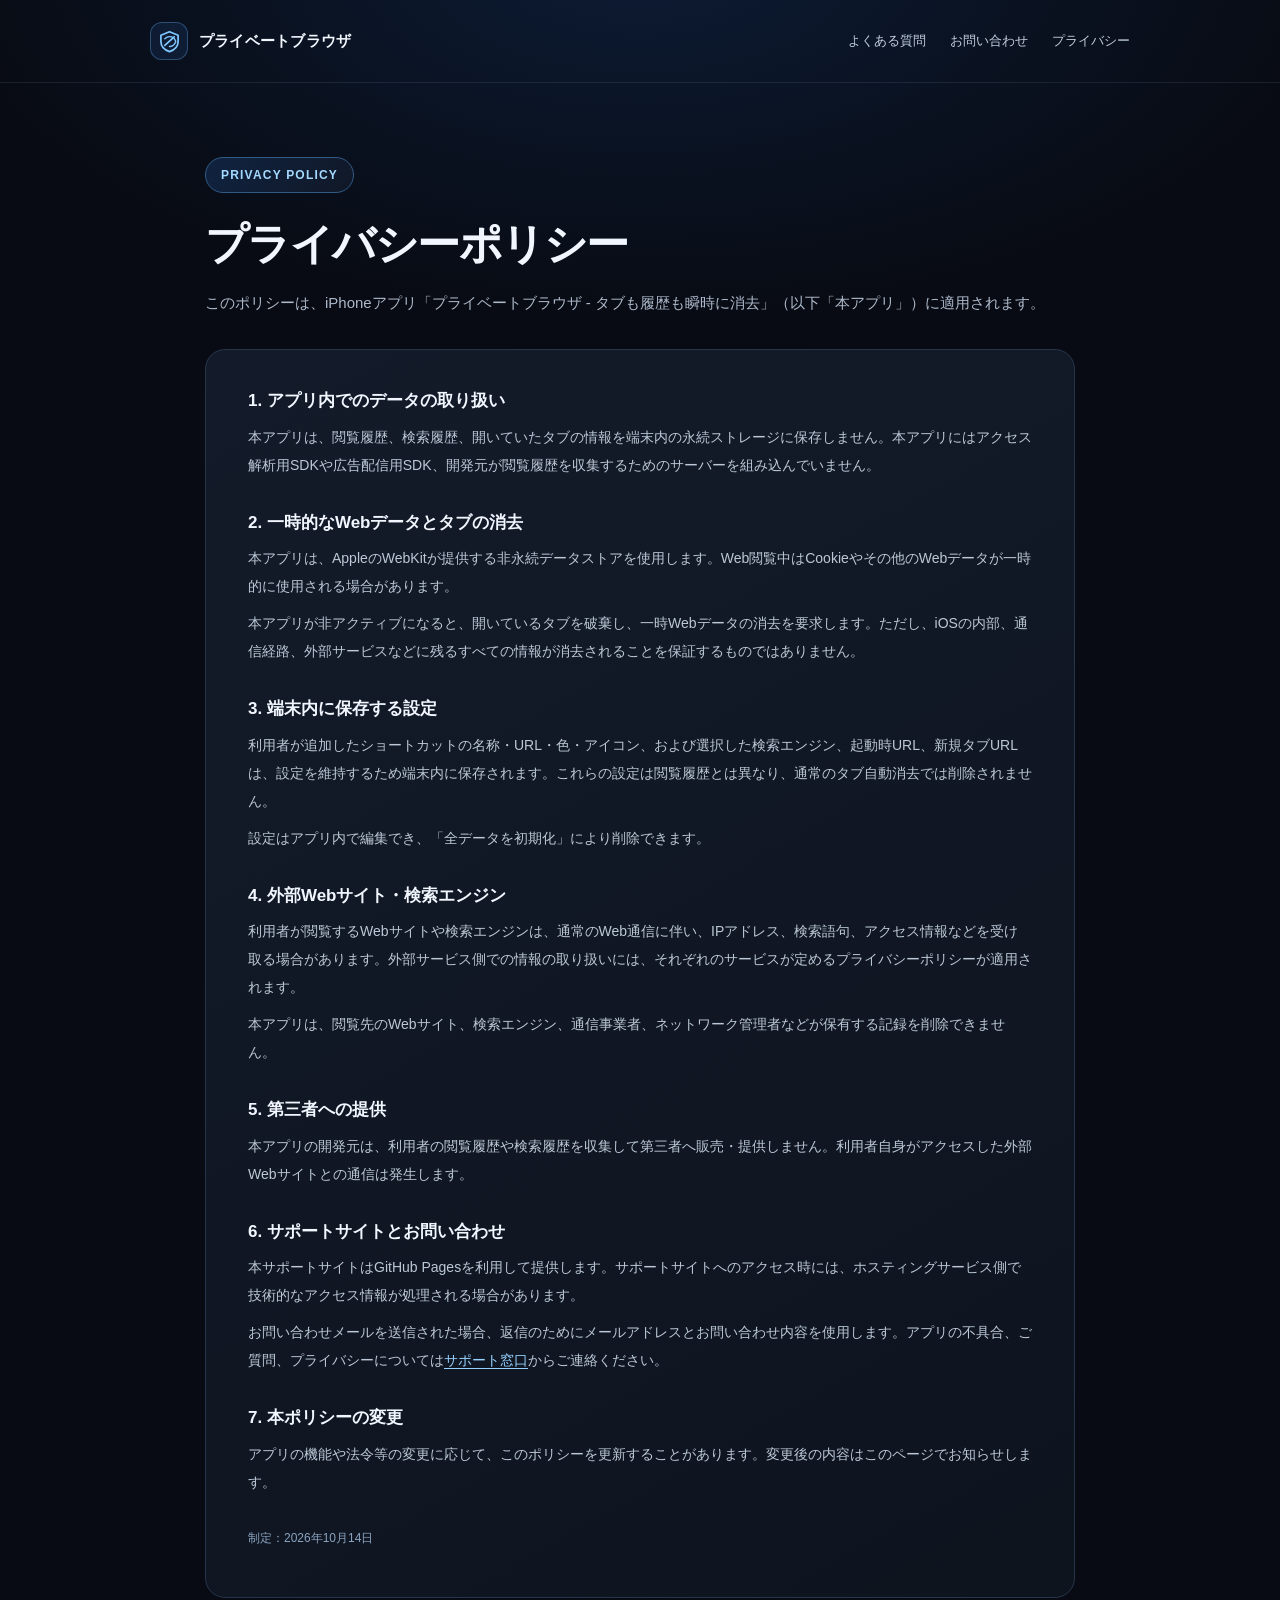
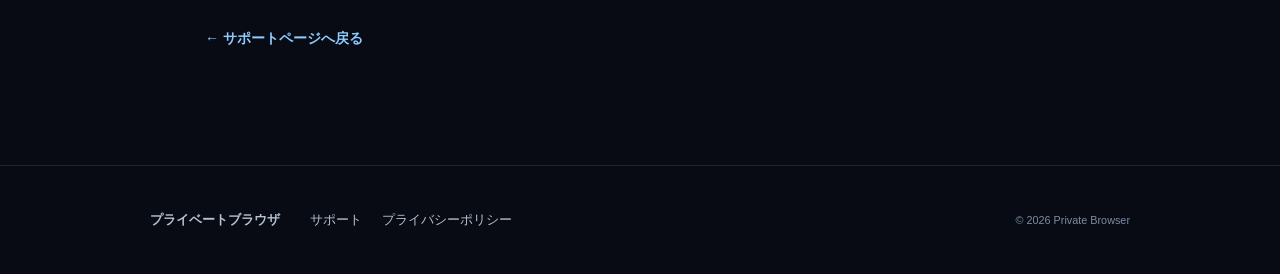
==== privacy-policy.html @ 14796258 "Add files via upload" ====
<!DOCTYPE html>
<html lang="ja">
<head>
  <meta charset="utf-8">
  <meta name="viewport" content="width=device-width, initial-scale=1">
  <meta name="color-scheme" content="dark">
  <meta name="theme-color" content="#080b13">
  <meta name="description" content="プライベートブラウザ - タブも履歴も瞬時に消去 のプライバシーポリシー。">
  <title>プライバシーポリシー | プライベートブラウザ</title>
  <link rel="stylesheet" href="style.css">
</head>
<body>
  <a class="skip-link" href="#main">本文へスキップ</a>
  <header class="site-header">
    <div class="wrap header-inner">
      <a class="brand" href="index.html" aria-label="プライベートブラウザ サポートホーム">
        <span class="brand-mark" aria-hidden="true"><svg viewBox="0 0 32 32" fill="none"><path d="M16 3.5 27 8v8c0 7-4.8 10.9-11 13-6.2-2.1-11-6-11-13V8l11-4.5Z" stroke="currentColor" stroke-width="2.2" stroke-linejoin="round"/><path d="m10 21 12-11" stroke="currentColor" stroke-width="2.2" stroke-linecap="round"/><path d="M10 12.5c2-2 4-2.8 6-2.8 4 0 6.9 2.6 8 6.3-1.3 4-4.5 6.4-8 6.4 0-6.5-2.6-8-6.4" stroke="currentColor" stroke-width="1.8" stroke-linecap="round"/></svg></span>
        <span>プライベートブラウザ</span>
      </a>
      <nav aria-label="メインナビゲーション"><a href="index.html#faq">よくある質問</a><a href="index.html#contact">お問い合わせ</a><a href="privacy-policy.html" aria-current="page">プライバシー</a></nav>
    </div>
  </header>
  <main id="main" class="wrap policy-main">
    <div class="eyebrow">PRIVACY POLICY</div>
    <h1>プライバシーポリシー</h1>
    <p class="policy-intro">このポリシーは、iPhoneアプリ「プライベートブラウザ - タブも履歴も瞬時に消去」（以下「本アプリ」）に適用されます。</p>
    <div class="policy-document">
      <section>
        <h2>1. アプリ内でのデータの取り扱い</h2>
        <p>本アプリは、閲覧履歴、検索履歴、開いていたタブの情報を端末内の永続ストレージに保存しません。本アプリにはアクセス解析用SDKや広告配信用SDK、開発元が閲覧履歴を収集するためのサーバーを組み込んでいません。</p>
      </section>
      <section>
        <h2>2. 一時的なWebデータとタブの消去</h2>
        <p>本アプリは、AppleのWebKitが提供する非永続データストアを使用します。Web閲覧中はCookieやその他のWebデータが一時的に使用される場合があります。</p>
        <p>本アプリが非アクティブになると、開いているタブを破棄し、一時Webデータの消去を要求します。ただし、iOSの内部、通信経路、外部サービスなどに残るすべての情報が消去されることを保証するものではありません。</p>
      </section>
      <section>
        <h2>3. 端末内に保存する設定</h2>
        <p>利用者が追加したショートカットの名称・URL・色・アイコン、および選択した検索エンジン、起動時URL、新規タブURLは、設定を維持するため端末内に保存されます。これらの設定は閲覧履歴とは異なり、通常のタブ自動消去では削除されません。</p>
        <p>設定はアプリ内で編集でき、「全データを初期化」により削除できます。</p>
      </section>
      <section>
        <h2>4. 外部Webサイト・検索エンジン</h2>
        <p>利用者が閲覧するWebサイトや検索エンジンは、通常のWeb通信に伴い、IPアドレス、検索語句、アクセス情報などを受け取る場合があります。外部サービス側での情報の取り扱いには、それぞれのサービスが定めるプライバシーポリシーが適用されます。</p>
        <p>本アプリは、閲覧先のWebサイト、検索エンジン、通信事業者、ネットワーク管理者などが保有する記録を削除できません。</p>
      </section>
      <section>
        <h2>5. 第三者への提供</h2>
        <p>本アプリの開発元は、利用者の閲覧履歴や検索履歴を収集して第三者へ販売・提供しません。利用者自身がアクセスした外部Webサイトとの通信は発生します。</p>
      </section>
      <section>
        <h2>6. サポートサイトとお問い合わせ</h2>
        <p>本サポートサイトはGitHub Pagesを利用して提供します。サポートサイトへのアクセス時には、ホスティングサービス側で技術的なアクセス情報が処理される場合があります。</p>
        <p>お問い合わせメールを送信された場合、返信のためにメールアドレスとお問い合わせ内容を使用します。アプリの不具合、ご質問、プライバシーについては<a href="index.html#contact">サポート窓口</a>からご連絡ください。</p>
      </section>
      <section>
        <h2>7. 本ポリシーの変更</h2>
        <p>アプリの機能や法令等の変更に応じて、このポリシーを更新することがあります。変更後の内容はこのページでお知らせします。</p>
      </section>
      <p class="policy-date">制定：2026年10月14日</p>
    </div>
    <a class="back-link" href="index.html">← サポートページへ戻る</a>
  </main>
  <footer class="site-footer">
    <div class="wrap footer-inner"><span>プライベートブラウザ</span><div><a href="index.html">サポート</a><a href="privacy-policy.html">プライバシーポリシー</a></div><small>© 2026 Private Browser</small></div>
  </footer>
</body>
</html>
---- style.css ----
:root{color-scheme:dark;--bg:#080b13;--panel:#111723;--panel2:#151c2a;--line:#263246;--primary:#f2f7ff;--muted:#adb9ca;--accent:#70bcff;--accent2:#388dff}
*{box-sizing:border-box}
html{scroll-behavior:smooth}
body{margin:0;background:radial-gradient(ellipse 55% 19% at 50% -2%,rgba(29,92,181,.20),transparent),var(--bg);color:var(--primary);font-family:-apple-system,BlinkMacSystemFont,"Hiragino Kaku Gothic ProN","Hiragino Sans","Noto Sans JP","Yu Gothic",Meiryo,sans-serif;font-size:15px;line-height:1.85;-webkit-font-smoothing:antialiased}
a{color:inherit;text-decoration:none}
a:focus-visible,summary:focus-visible{outline:2px solid var(--accent);outline-offset:5px;border-radius:4px}
.wrap{width:min(100% - 42px,980px);margin-inline:auto}
.skip-link{position:absolute;left:16px;top:-120px;background:#fff;color:#000;padding:7px 15px;z-index:10}.skip-link:focus{top:12px}
.site-header{position:relative;z-index:2;border-bottom:1px solid rgba(151,182,226,.12)}
.header-inner{display:flex;align-items:center;justify-content:space-between;gap:24px;min-height:82px}
.brand{display:inline-flex;align-items:center;gap:11px;font-size:15px;font-weight:750;white-space:nowrap;letter-spacing:.015em}
.brand-mark{width:38px;height:38px;border:1px solid rgba(112,188,255,.32);border-radius:12px;background:rgba(58,132,241,.11);display:grid;place-items:center;color:#80c7ff}
.brand-mark svg{width:25px;height:25px}
nav{display:flex;align-items:center;gap:24px;color:#c2cedf;font-size:13px}
nav a:hover,.footer-inner a:hover{color:var(--accent)}
.hero{position:relative;overflow:hidden;isolation:isolate;padding-top:107px;padding-bottom:108px}
.hero-glow{position:absolute;z-index:-1;pointer-events:none;width:520px;height:360px;right:-190px;top:62px;background:radial-gradient(ellipse,rgba(39,110,237,.21),transparent 68%)}
.eyebrow{display:inline-flex;align-items:center;gap:9px;border:1px solid #315a85;background:linear-gradient(135deg,#0f2340,#111827);padding:6px 15px;color:#a5d9ff;font-weight:650;font-size:12px;letter-spacing:.1em;border-radius:100px}
.status-dot{display:inline-block;width:7px;height:7px;border-radius:50%;background:#65b8ff;box-shadow:0 0 0 4px rgba(63,144,255,.13)}
h1,h2,h3,p{margin-top:0}
h1{margin:23px 0;font-size:clamp(2.1rem,5.1vw,3.6rem);font-weight:800;letter-spacing:-.035em;line-height:1.4}
.accent{color:#80caff;background:linear-gradient(95deg,#b8e8ff,#5caaff);background-clip:text;-webkit-background-clip:text;-webkit-text-fill-color:transparent}
.hero-lead{max-width:640px;color:var(--muted);font-size:16px;line-height:2}
.hero-actions{display:flex;align-items:center;flex-wrap:wrap;gap:12px;margin-top:29px}
.primary-link,.secondary-link{padding:12px 22px;border-radius:12px;font-weight:700;font-size:14px;transition:background .15s ease}
.primary-link{background:#69b7ff;color:#06101c}.primary-link:hover{background:#9ed2ff}
.secondary-link{border:1px solid var(--line);color:#d2dfef;background:rgba(255,255,255,.025)}.secondary-link:hover{background:#152030}
.section{padding-top:10px;padding-bottom:72px}
.section-kicker{color:#7dbfff;font-size:11px;letter-spacing:.22em;font-weight:750;margin-bottom:11px}
h2{font-size:clamp(1.5rem,3vw,2rem);letter-spacing:-.025em;line-height:1.5;margin-bottom:26px}
h3{font-size:16px;margin-bottom:9px;line-height:1.5}
.feature-grid{display:grid;grid-template-columns:repeat(3,minmax(0,1fr));gap:14px}
.feature-card{min-height:220px;padding:26px 23px;border-radius:18px;background:linear-gradient(155deg,#151f30,#10151f);border:1px solid var(--line)}
.feature-card p{color:#aebcce;font-size:13px;margin:0;line-height:1.95}
.feature-icon{display:grid;place-items:center;background:#1a314b;border-radius:12px;width:44px;height:44px;color:#8acaff;font-size:24px;font-weight:bold;margin-bottom:20px}
.faq-list{border-top:1px solid var(--line)}
details{border-bottom:1px solid var(--line)}
summary{list-style:none;cursor:pointer;position:relative;font-weight:650;font-size:15px;padding:23px 34px 23px 0}
summary::-webkit-details-marker{display:none}
summary:after{content:'+';position:absolute;right:5px;top:18px;font-size:24px;font-weight:400;color:#90c7ff}
details[open] summary:after{content:'−'}
details p{margin:0 0 24px;color:var(--muted);font-size:14px;max-width:780px}
details p a,.policy-document a{color:#96d0ff;text-decoration:underline;text-underline-offset:3px}
.contact-panel{background:linear-gradient(140deg,#142238,#111825 72%);border:1px solid #2a4361;border-radius:22px;padding:36px 38px}
.contact-panel p{color:#b8c6d7;max-width:750px;font-size:14px}
.email-panel{display:flex;flex-wrap:wrap;align-items:center;justify-content:space-between;gap:8px 20px;background:rgba(5,12,24,.4);border:1px solid #32475f;padding:14px 20px;border-radius:12px;margin:22px 0}
.email-caption{font-size:12px;color:#a2b8cb}
.email-address{font-size:clamp(13px,2vw,16px);font-weight:700;color:#8bcaff;overflow-wrap:anywhere}
.contact-note{font-size:12px!important;color:#91a3ba!important;margin-bottom:0}
.site-footer{border-top:1px solid rgba(151,182,226,.14);margin-top:35px}
.footer-inner{min-height:108px;display:flex;align-items:center;flex-wrap:wrap;gap:16px 30px;color:#b5c2d3;font-size:13px}
.footer-inner>span{font-weight:700}.footer-inner div{display:flex;gap:20px}.footer-inner small{margin-left:auto;color:#7c8da4}
.policy-main{padding-top:74px;padding-bottom:50px;max-width:870px}
.policy-main h1{font-size:clamp(2rem,4vw,2.7rem);margin:21px 0 14px}
.policy-intro{color:var(--muted);font-size:15px;margin-bottom:33px}
.policy-document{background:linear-gradient(150deg,#131b2a,#0e141e);border:1px solid #27354b;border-radius:20px;padding:38px 42px}
.policy-document section+section{margin-top:31px}
.policy-document h2{font-size:17px;margin-bottom:9px;letter-spacing:0}
.policy-document p{font-size:14px;color:#bcc8d7;line-height:2;margin-bottom:9px}
.policy-date{margin-top:30px!important;color:#8ba4c1!important;font-size:12px!important}
.back-link{display:inline-block;margin:28px 0;color:#8ecbff;font-weight:650;font-size:14px}
@media(max-width:730px){.header-inner{min-height:74px;flex-wrap:wrap;justify-content:center;padding:16px 0;gap:11px}nav{width:100%;justify-content:center;gap:23px;font-size:12px}.hero{padding-top:64px;padding-bottom:74px}.hero-lead{font-size:14px}.feature-grid{grid-template-columns:1fr}.feature-card{min-height:0;padding:22px}.section{padding-bottom:58px}.contact-panel{padding:28px 22px}.policy-document{padding:28px 22px}.footer-inner{padding-block:27px;flex-direction:column;align-items:flex-start;min-height:auto}.footer-inner small{margin-left:0}}
@media(prefers-reduced-motion:reduce){html{scroll-behavior:auto}.primary-link,.secondary-link{transition:none}}
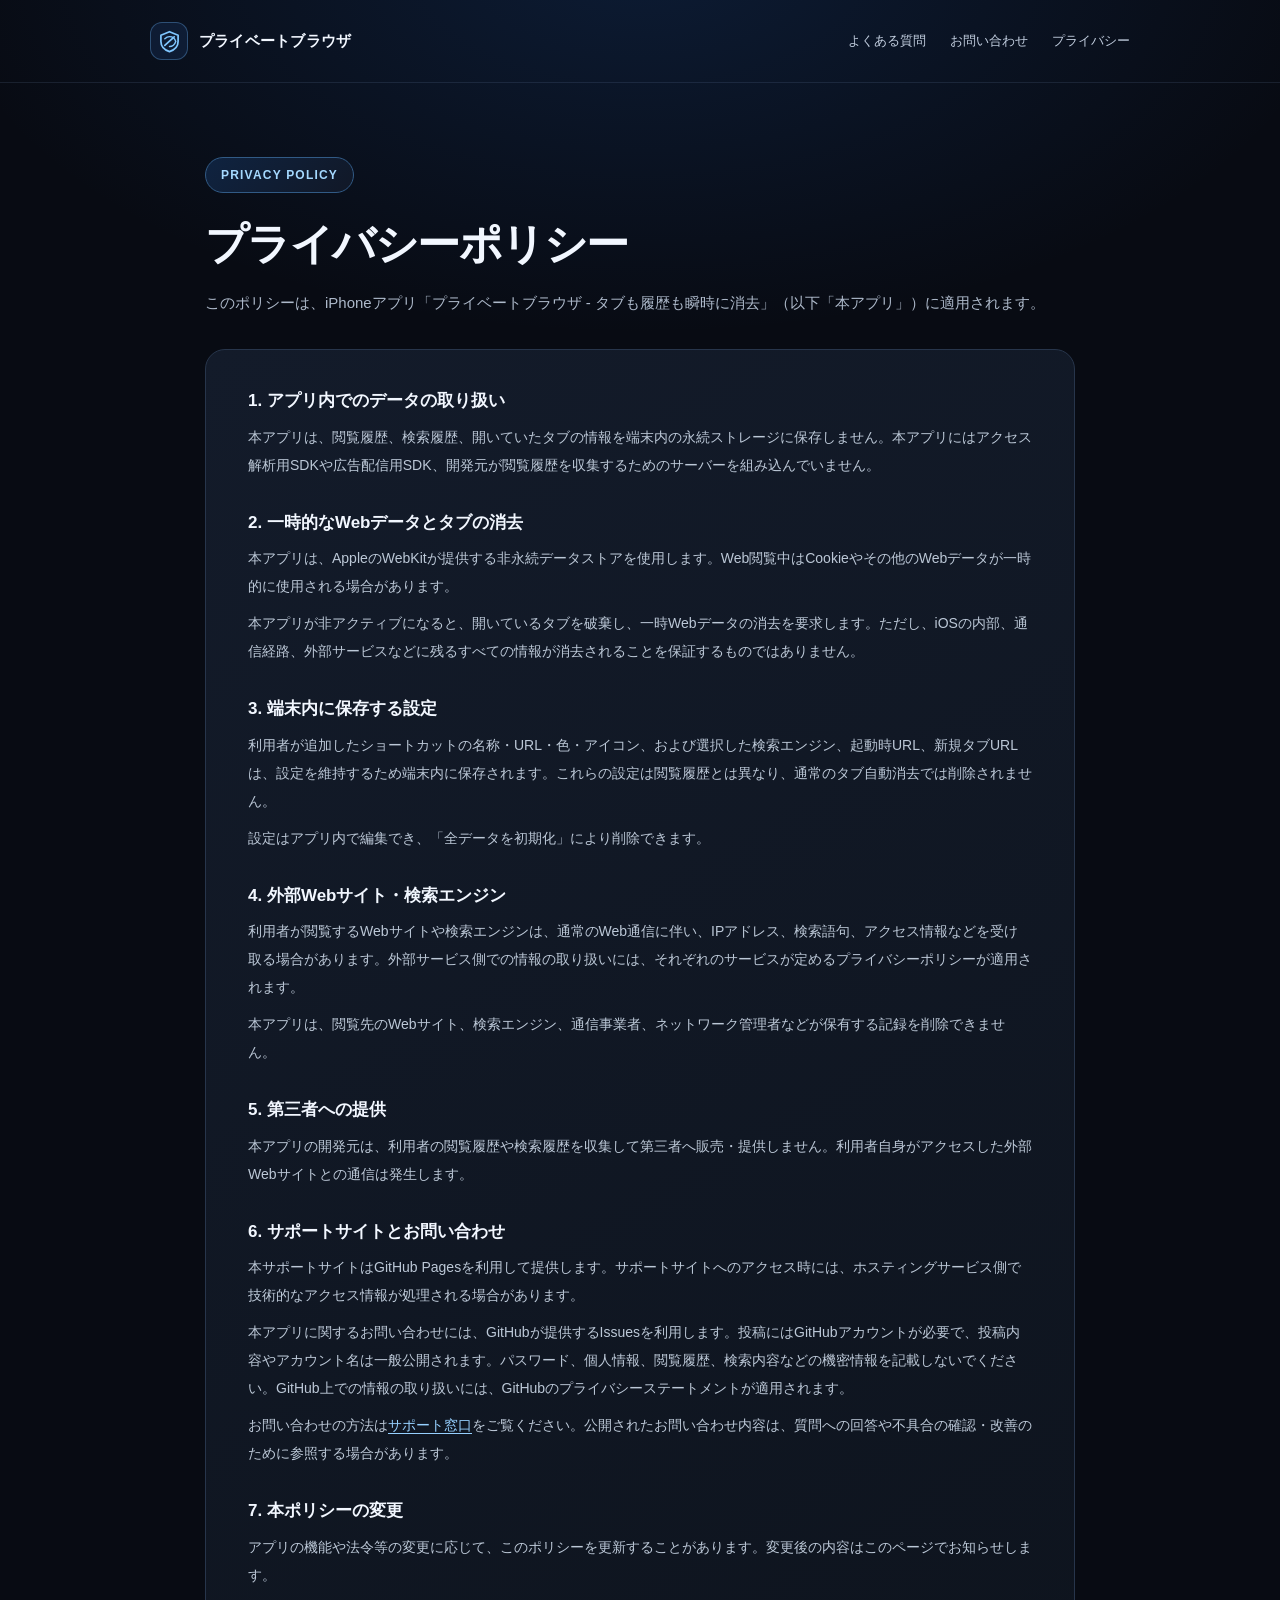
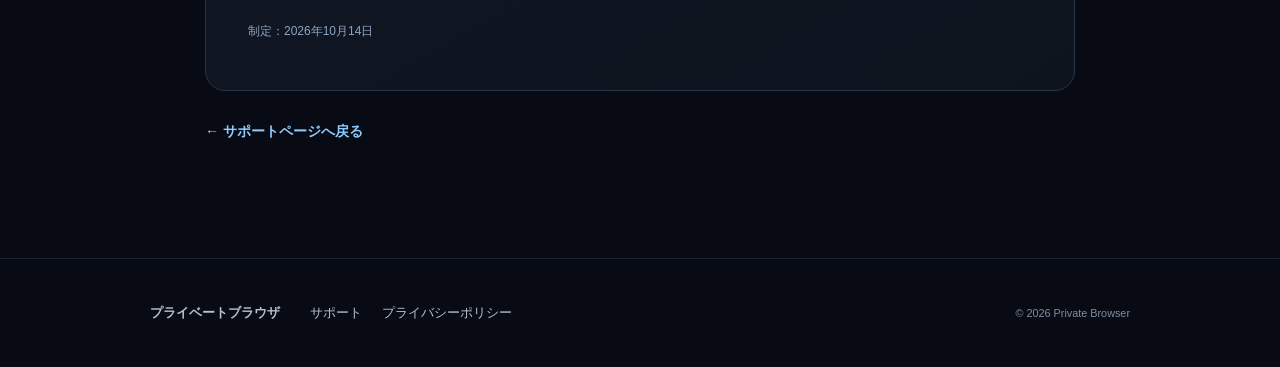
==== commit d9c868da: "Add files via upload" ====
--- a/privacy-policy.html
+++ b/privacy-policy.html
@@ -51,7 +51,8 @@
       <section>
         <h2>6. サポートサイトとお問い合わせ</h2>
         <p>本サポートサイトはGitHub Pagesを利用して提供します。サポートサイトへのアクセス時には、ホスティングサービス側で技術的なアクセス情報が処理される場合があります。</p>
-        <p>お問い合わせメールを送信された場合、返信のためにメールアドレスとお問い合わせ内容を使用します。アプリの不具合、ご質問、プライバシーについては<a href="index.html#contact">サポート窓口</a>からご連絡ください。</p>
+        <p>本アプリに関するお問い合わせには、GitHubが提供するIssuesを利用します。投稿にはGitHubアカウントが必要で、投稿内容やアカウント名は一般公開されます。パスワード、個人情報、閲覧履歴、検索内容などの機密情報を記載しないでください。GitHub上での情報の取り扱いには、GitHubのプライバシーステートメントが適用されます。</p>
+        <p>お問い合わせの方法は<a href="index.html#contact">サポート窓口</a>をご覧ください。公開されたお問い合わせ内容は、質問への回答や不具合の確認・改善のために参照する場合があります。</p>
       </section>
       <section>
         <h2>7. 本ポリシーの変更</h2>
--- a/style.css
+++ b/style.css
@@ -43,9 +43,13 @@
 details p a,.policy-document a{color:#96d0ff;text-decoration:underline;text-underline-offset:3px}
 .contact-panel{background:linear-gradient(140deg,#142238,#111825 72%);border:1px solid #2a4361;border-radius:22px;padding:36px 38px}
 .contact-panel p{color:#b8c6d7;max-width:750px;font-size:14px}
-.email-panel{display:flex;flex-wrap:wrap;align-items:center;justify-content:space-between;gap:8px 20px;background:rgba(5,12,24,.4);border:1px solid #32475f;padding:14px 20px;border-radius:12px;margin:22px 0}
-.email-caption{font-size:12px;color:#a2b8cb}
-.email-address{font-size:clamp(13px,2vw,16px);font-weight:700;color:#8bcaff;overflow-wrap:anywhere}
+.support-panel{display:flex;flex-wrap:wrap;align-items:center;justify-content:space-between;gap:14px 20px;background:rgba(5,12,24,.4);border:1px solid #32475f;padding:19px 20px;border-radius:12px;margin:22px 0}
+.support-text{display:flex;flex-direction:column;gap:2px}
+.support-caption{font-size:12px;color:#a2b8cb}
+.support-title{font-size:18px;color:#a9dcff;font-weight:700;line-height:1.5}
+.support-panel .primary-link{white-space:nowrap}
+.support-link{color:#93ceff;text-decoration:underline;text-underline-offset:3px}
+.support-link:hover{color:#c5e6ff}
 .contact-note{font-size:12px!important;color:#91a3ba!important;margin-bottom:0}
 .site-footer{border-top:1px solid rgba(151,182,226,.14);margin-top:35px}
 .footer-inner{min-height:108px;display:flex;align-items:center;flex-wrap:wrap;gap:16px 30px;color:#b5c2d3;font-size:13px}
